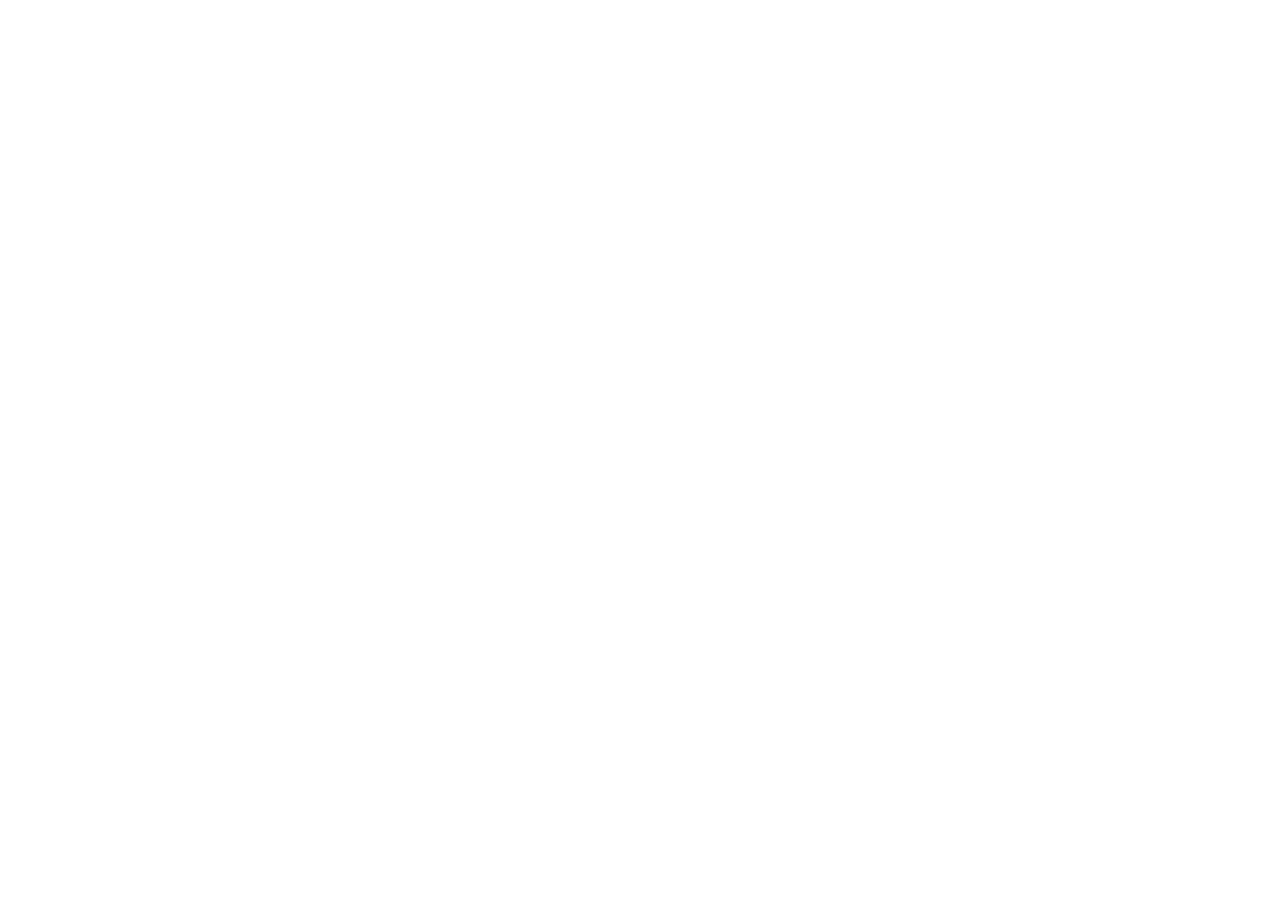
==== src/bankistWeb/index.html @ bfa65f86 "initial commit" ====
<!DOCTYPE html>
<html lang="en">
  <head>
    <meta charset="UTF-8" />
    <meta http-equiv="X-UA-Compatible" content="IE=edge" />
    <meta name="viewport" content="width=device-width, initial-scale=1.0" />

    <link rel="icon" type="image/png" href="./public/img/icon.png" />

    <link
      href="https://fonts.googleapis.com/css?family=Poppins:300,400,500,600&display=swap"
      rel="stylesheet"
    />
    <link rel="stylesheet" href="./public/css/style.css" />
    <title>Bankist | When Banking meets Minimalist</title>
    <script defer src="./script.js"></script>
  </head>
  <body></body>
</html>
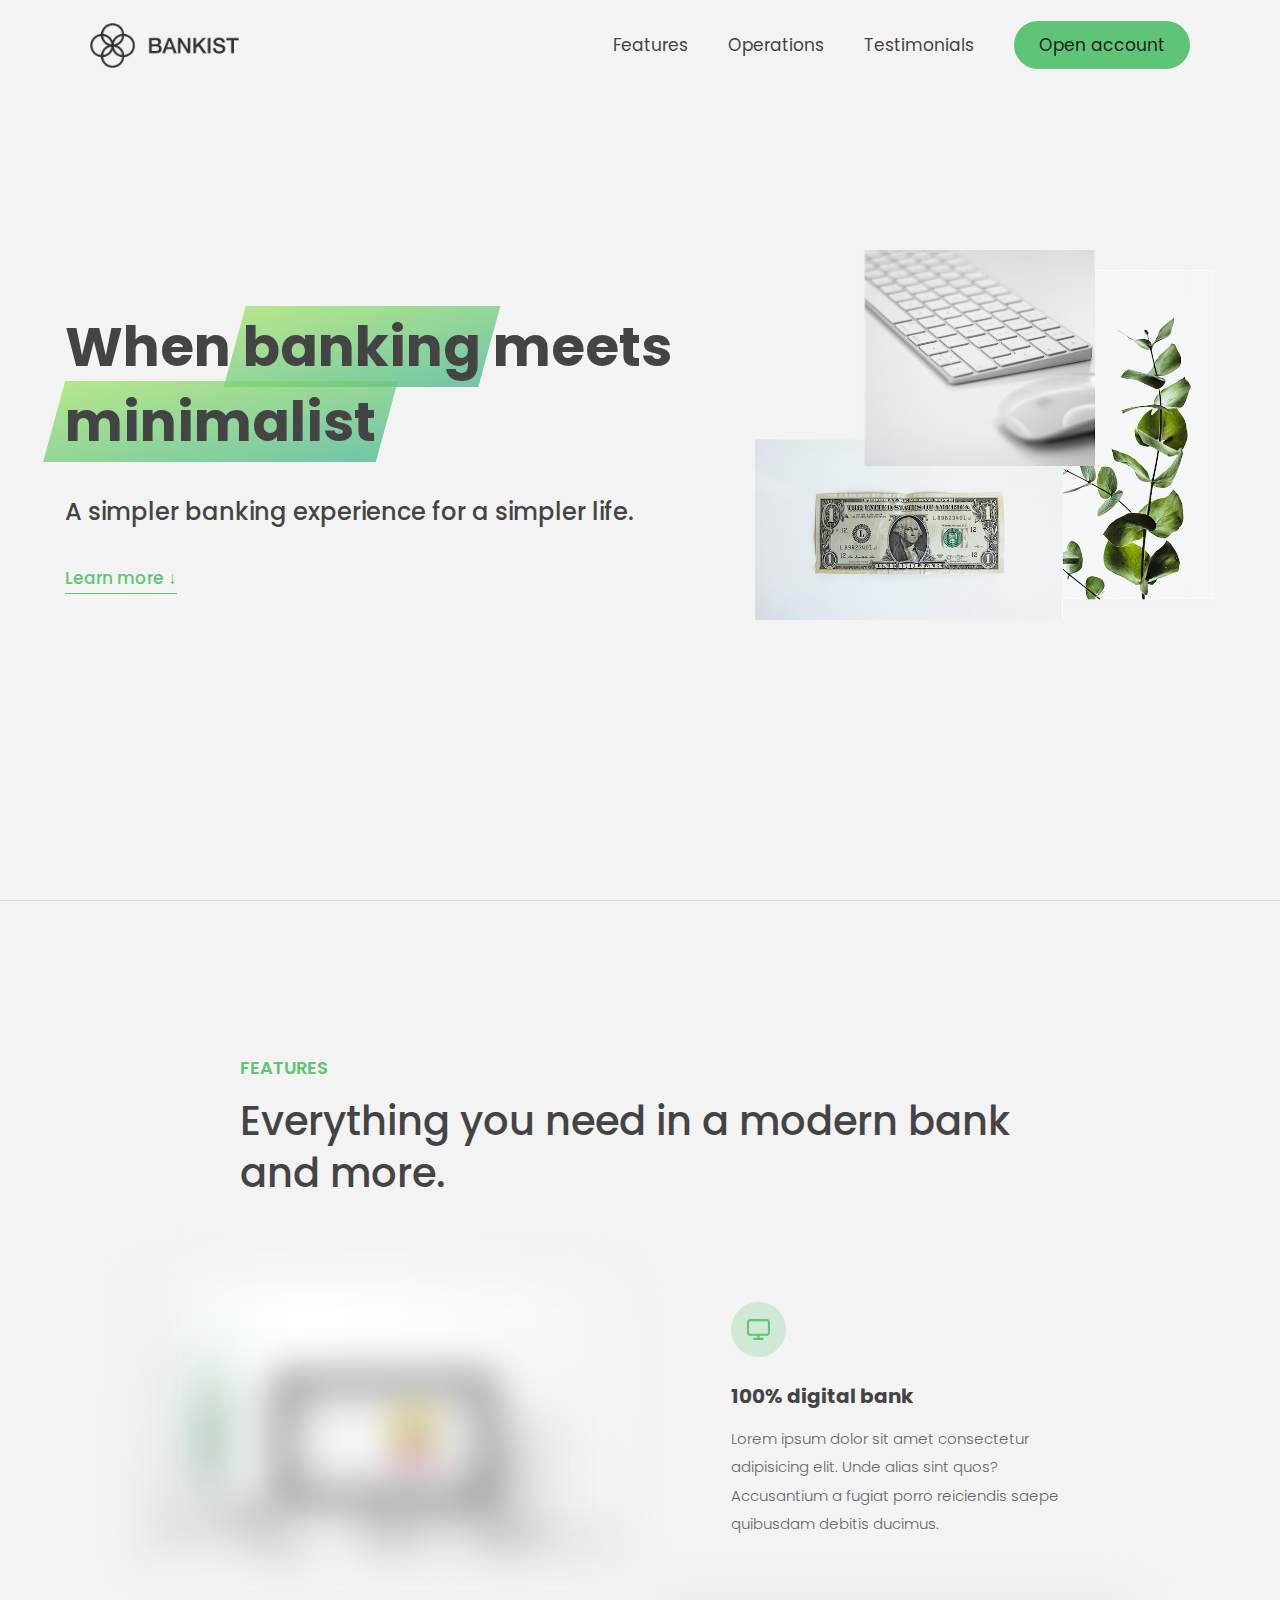
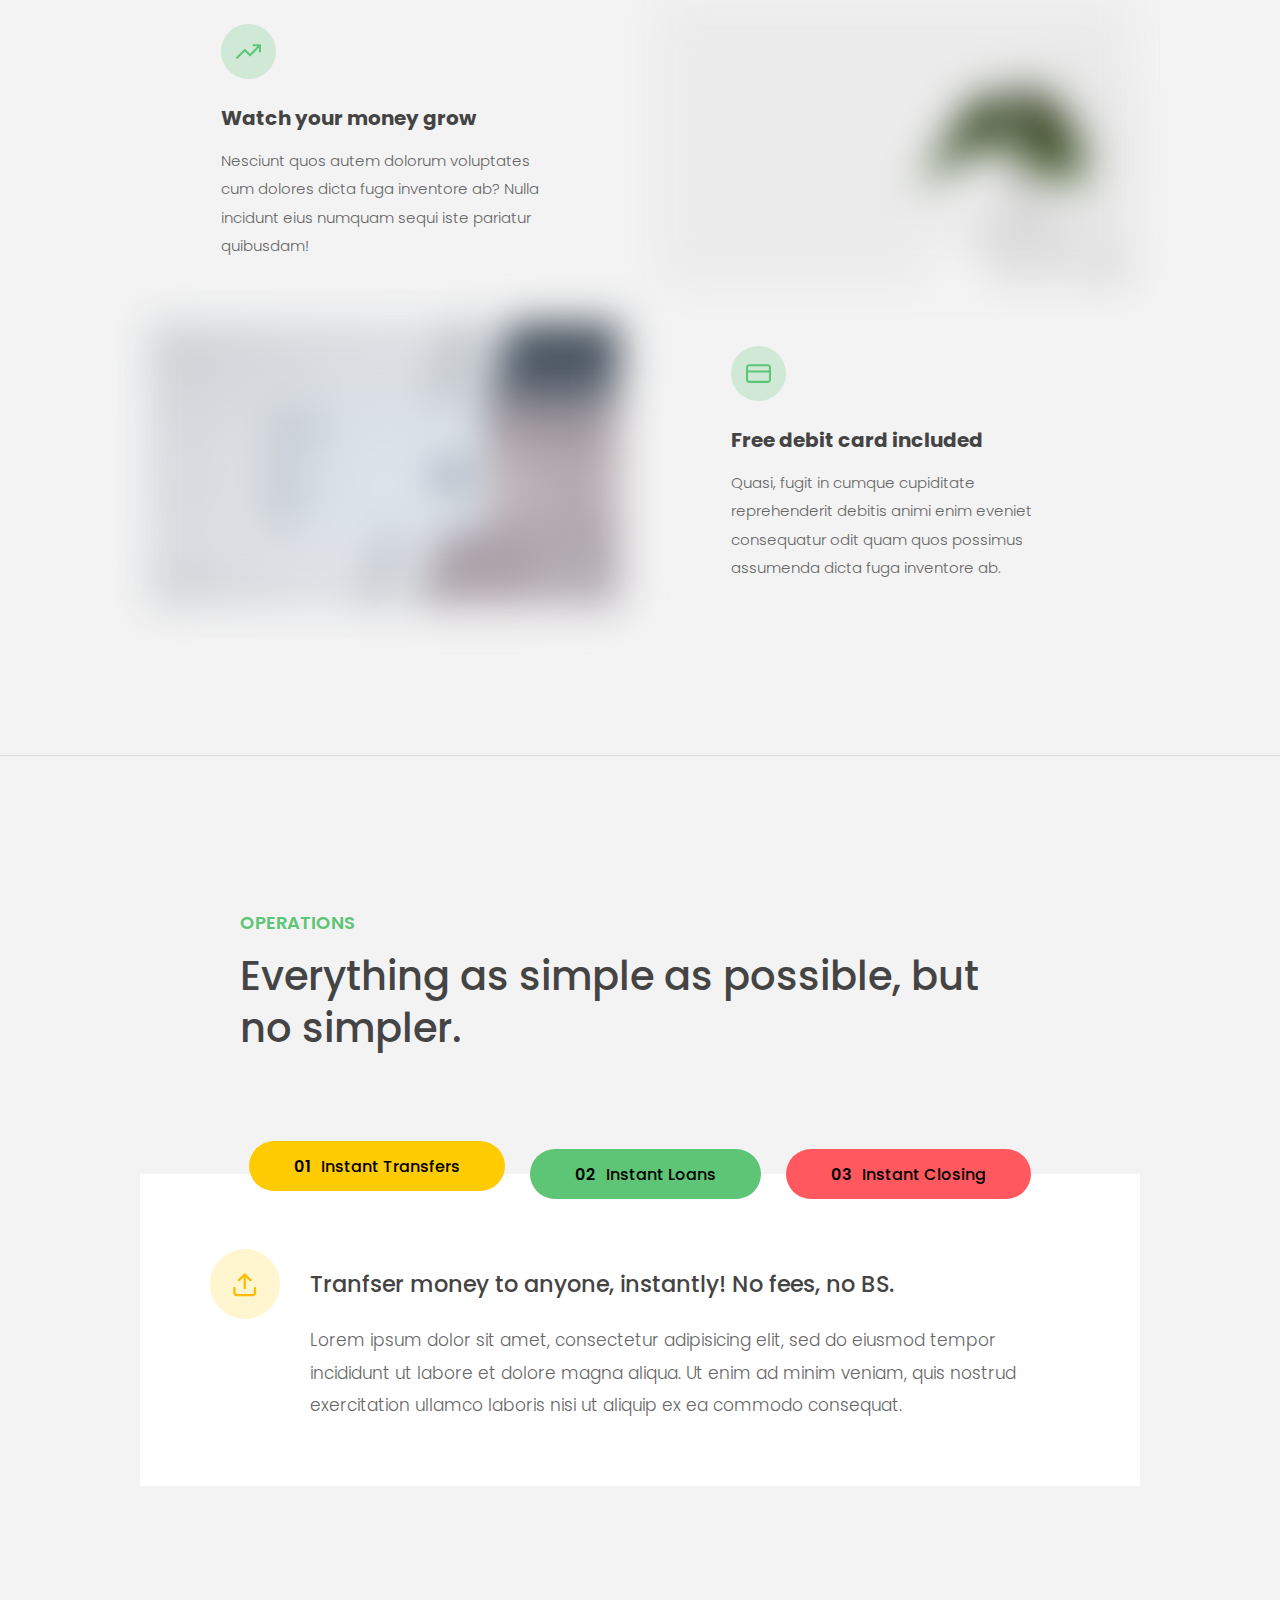
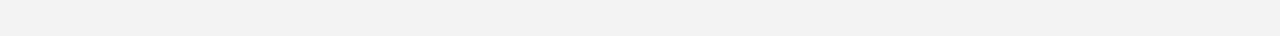
==== commit 95249b1f: "bankist content + style added part 1" ====
--- a/src/bankistWeb/index.html
+++ b/src/bankistWeb/index.html
@@ -15,5 +15,199 @@
     <title>Bankist | When Banking meets Minimalist</title>
     <script defer src="./script.js"></script>
   </head>
-  <body></body>
+  <body>
+    <!--    HEADER SECTION - NAV AND HERO   -->
+    <header class="header">
+      <nav class="nav">
+        <img
+          src="./public/img/logo.png"
+          alt="Bankist logo"
+          class="nav__logo"
+          id="logo"
+        />
+        <ul class="nav__links">
+          <li class="nav__item">
+            <a class="nav__link" href="#section--1">Features</a>
+          </li>
+          <li class="nav__item">
+            <a class="nav__link" href="#section--2">Operations</a>
+          </li>
+          <li class="nav__item">
+            <a class="nav__link" href="#section--3">Testimonials</a>
+          </li>
+          <li class="nav__item">
+            <a class="nav__link nav__link--btn btn--show-modal" href="#"
+              >Open account</a
+            >
+          </li>
+        </ul>
+      </nav>
+
+      <div class="header__title">
+        <h1>
+          When
+          <!-- Green highlight effect -->
+          <span class="highlight">banking</span>
+          meets<br />
+          <span class="highlight">minimalist</span>
+        </h1>
+        <h4>A simpler banking experience for a simpler life.</h4>
+        <button class="btn--text btn--scroll-to">Learn more &DownArrow;</button>
+        <img
+          src="./public/img/hero.png"
+          class="header__img"
+          alt="Minimalist bank items"
+        />
+      </div>
+    </header>
+
+    <!--    FEATURES SECTION   -->
+    <section class="section" id="section--1">
+      <div class="section__title">
+        <h2 class="section__description">Features</h2>
+        <h3 class="section__header">
+          Everything you need in a modern bank and more.
+        </h3>
+      </div>
+
+      <div class="features">
+        <img
+          src="./public/img/digital-lazy.jpg"
+          data-src="./public/img/digital-lazy.jpg"
+          alt="Computer"
+          class="features__img lazy-img"
+        />
+        <div class="features__feature">
+          <div class="features__icon">
+            <svg>
+              <use xlink:href="./public/img/icons.svg#icon-monitor"></use>
+            </svg>
+          </div>
+          <h5 class="features__header">100% digital bank</h5>
+          <p>
+            Lorem ipsum dolor sit amet consectetur adipisicing elit. Unde alias
+            sint quos? Accusantium a fugiat porro reiciendis saepe quibusdam
+            debitis ducimus.
+          </p>
+        </div>
+
+        <div class="features__feature">
+          <div class="features__icon">
+            <svg>
+              <use xlink:href="./public/img/icons.svg#icon-trending-up"></use>
+            </svg>
+          </div>
+          <h5 class="features__header">Watch your money grow</h5>
+          <p>
+            Nesciunt quos autem dolorum voluptates cum dolores dicta fuga
+            inventore ab? Nulla incidunt eius numquam sequi iste pariatur
+            quibusdam!
+          </p>
+        </div>
+        <img
+          src="./public/img/grow-lazy.jpg"
+          data-src="./public/img/grow-lazy.jpg"
+          alt="Plant"
+          class="features__img lazy-img"
+        />
+
+        <img
+          src="./public/img/card-lazy.jpg"
+          data-src="./public/img/card-lazy.jpg"
+          alt="Credit card"
+          class="features__img lazy-img"
+        />
+        <div class="features__feature">
+          <div class="features__icon">
+            <svg>
+              <use xlink:href="./public/img/icons.svg#icon-credit-card"></use>
+            </svg>
+          </div>
+          <h5 class="features__header">Free debit card included</h5>
+          <p>
+            Quasi, fugit in cumque cupiditate reprehenderit debitis animi enim
+            eveniet consequatur odit quam quos possimus assumenda dicta fuga
+            inventore ab.
+          </p>
+        </div>
+      </div>
+    </section>
+
+    <section class="section" id="section--2">
+      <div class="section__title">
+        <h2 class="section__description">Operations</h2>
+        <h3 class="section__header">
+          Everything as simple as possible, but no simpler.
+        </h3>
+      </div>
+
+      <div class="operations">
+        <div class="operations__tab-container">
+          <button
+            class="btn operations__tab operations__tab--1 operations__tab--active"
+            data-tab="1"
+          >
+            <span>01</span>Instant Transfers
+          </button>
+          <button class="btn operations__tab operations__tab--2" data-tab="2">
+            <span>02</span>Instant Loans
+          </button>
+          <button class="btn operations__tab operations__tab--3" data-tab="3">
+            <span>03</span>Instant Closing
+          </button>
+        </div>
+        <div
+          class="operations__content operations__content--1 operations__content--active"
+        >
+          <div class="operations__icon operations__icon--1">
+            <svg>
+              <use xlink:href="./public/img/icons.svg#icon-upload"></use>
+            </svg>
+          </div>
+          <h5 class="operations__header">
+            Tranfser money to anyone, instantly! No fees, no BS.
+          </h5>
+          <p>
+            Lorem ipsum dolor sit amet, consectetur adipisicing elit, sed do
+            eiusmod tempor incididunt ut labore et dolore magna aliqua. Ut enim
+            ad minim veniam, quis nostrud exercitation ullamco laboris nisi ut
+            aliquip ex ea commodo consequat.
+          </p>
+        </div>
+
+        <div class="operations__content operations__content--2">
+          <div class="operations__icon operations__icon--2">
+            <svg>
+              <use xlink:href="./public/img/icons.svg#icon-home"></use>
+            </svg>
+          </div>
+          <h5 class="operations__header">
+            Buy a home or make your dreams come true, with instant loans.
+          </h5>
+          <p>
+            Duis aute irure dolor in reprehenderit in voluptate velit esse
+            cillum dolore eu fugiat nulla pariatur. Excepteur sint occaecat
+            cupidatat non proident, sunt in culpa qui officia deserunt mollit
+            anim id est laborum.
+          </p>
+        </div>
+        <div class="operations__content operations__content--3">
+          <div class="operations__icon operations__icon--3">
+            <svg>
+              <use xlink:href="./public/img/icons.svg#icon-user-x"></use>
+            </svg>
+          </div>
+          <h5 class="operations__header">
+            No longer need your account? No problem! Close it instantly.
+          </h5>
+          <p>
+            Excepteur sint occaecat cupidatat non proident, sunt in culpa qui
+            officia deserunt mollit anim id est laborum. Ut enim ad minim
+            veniam, quis nostrud exercitation ullamco laboris nisi ut aliquip ex
+            ea commodo consequat.
+          </p>
+        </div>
+      </div>
+    </section>
+  </body>
 </html>
--- a/src/bankistWeb/public/css/style.css
+++ b/src/bankistWeb/public/css/style.css
@@ -0,0 +1,371 @@
+:root {
+  --color-primary: #5ec576;
+  --color-secondary: #ffcb03;
+  --color-tertiary: #ff585f;
+  --color-primary-darker: #4bbb7d;
+  --color-secondary-darker: #ffbb00;
+  --color-tertiary-darker: #fd424b;
+  --color-primary-opacity: #5ec5763a;
+  --color-secondary-opacity: #ffcd0331;
+  --color-tertiary-opacity: #ff58602d;
+  --gradient-primary: linear-gradient(to top left, #39b385, #9be15d);
+  --gradient-secondary: linear-gradient(to top left, #ffb003, #ffcb03);
+}
+
+* {
+  margin: 0;
+  padding: 0;
+  box-sizing: inherit;
+}
+
+html {
+  font-size: 62.5%;
+  box-sizing: border-box;
+}
+
+body {
+  font-family: "Poppins", sans-serif;
+  font-weight: 300;
+  color: #444;
+  line-height: 1.9;
+  background-color: #f3f3f3;
+}
+
+/* GENERAL ELEMENTS */
+.section {
+  padding: 15rem 3rem;
+  border-top: 1px solid #ddd;
+
+  transition: transform 1s, opacity 1s;
+}
+
+.section--hidden {
+  opacity: 0;
+  transform: translateY(8rem);
+}
+
+.section__title {
+  max-width: 80rem;
+  margin: 0 auto 8rem auto;
+}
+
+.section__description {
+  font-size: 1.8rem;
+  font-weight: 600;
+  text-transform: uppercase;
+  color: var(--color-primary);
+  margin-bottom: 1rem;
+}
+
+.section__header {
+  font-size: 4rem;
+  line-height: 1.3;
+  font-weight: 500;
+}
+
+.btn {
+  display: inline-block;
+  background-color: var(--color-primary);
+  font-size: 1.6rem;
+  font-family: inherit;
+  font-weight: 500;
+  border: none;
+  padding: 1.25rem 4.5rem;
+  border-radius: 10rem;
+  cursor: pointer;
+  transition: all 0.3s;
+}
+
+.btn:hover {
+  background-color: var(--color-primary-darker);
+}
+
+.btn--text {
+  display: inline-block;
+  background: none;
+  font-size: 1.7rem;
+  font-family: inherit;
+  font-weight: 500;
+  color: var(--color-primary);
+  border: none;
+  border-bottom: 1px solid currentColor;
+  padding-bottom: 2px;
+  cursor: pointer;
+  transition: all 0.3s;
+}
+
+p {
+  color: #666;
+}
+
+/* This is BAD for accessibility! Don't do in the real world! */
+button:focus {
+  outline: none;
+}
+
+img {
+  transition: filter 0.5s;
+}
+
+.lazy-img {
+  filter: blur(20px);
+}
+
+/* NAVIGATION */
+.nav {
+  display: flex;
+  justify-content: space-between;
+  align-items: center;
+  height: 9rem;
+  width: 100%;
+  padding: 0 6rem;
+  z-index: 100;
+}
+
+/* nav and stickly class at the same time */
+.nav.sticky {
+  position: fixed;
+  background-color: rgba(255, 255, 255, 0.95);
+}
+
+.nav__logo {
+  height: 4.5rem;
+  transition: all 0.3s;
+}
+
+.nav__links {
+  display: flex;
+  align-items: center;
+  list-style: none;
+}
+
+.nav__item {
+  margin-left: 4rem;
+}
+
+.nav__link:link,
+.nav__link:visited {
+  font-size: 1.7rem;
+  font-weight: 400;
+  color: inherit;
+  text-decoration: none;
+  display: block;
+  transition: all 0.3s;
+}
+
+.nav__link--btn:link,
+.nav__link--btn:visited {
+  padding: 0.8rem 2.5rem;
+  border-radius: 3rem;
+  background-color: var(--color-primary);
+  color: #222;
+}
+
+.nav__link--btn:hover,
+.nav__link--btn:active {
+  color: inherit;
+  background-color: var(--color-primary-darker);
+  color: #333;
+}
+
+/* HEADER */
+.header {
+  padding: 0 3rem;
+  height: 100vh;
+  display: flex;
+  flex-direction: column;
+  align-items: center;
+}
+
+.header__title {
+  flex: 1;
+
+  max-width: 115rem;
+  display: grid;
+  grid-template-columns: 3fr 2fr;
+  row-gap: 3rem;
+  align-content: center;
+  justify-content: center;
+
+  align-items: start;
+  justify-items: start;
+}
+
+h1 {
+  font-size: 5.5rem;
+  line-height: 1.35;
+}
+
+h4 {
+  font-size: 2.4rem;
+  font-weight: 500;
+}
+
+.header__img {
+  width: 100%;
+  grid-column: 2 / 3;
+  grid-row: 1 / span 4;
+  transform: translateY(-6rem);
+}
+
+.highlight {
+  position: relative;
+}
+
+.highlight::after {
+  display: block;
+  content: "";
+  position: absolute;
+  bottom: 0;
+  left: 0;
+  height: 100%;
+  width: 100%;
+  z-index: -1;
+  opacity: 0.7;
+  transform: scale(1.07, 1.05) skewX(-15deg);
+  background-image: var(--gradient-primary);
+}
+
+/* FEATURES */
+.features {
+  display: grid;
+  grid-template-columns: 1fr 1fr;
+  gap: 4rem;
+  margin: 0 12rem;
+}
+
+.features__img {
+  width: 100%;
+}
+
+.features__feature {
+  align-self: center;
+  justify-self: center;
+  width: 70%;
+  font-size: 1.5rem;
+}
+
+.features__icon {
+  display: flex;
+  align-items: center;
+  justify-content: center;
+  background-color: var(--color-primary-opacity);
+  height: 5.5rem;
+  width: 5.5rem;
+  border-radius: 50%;
+  margin-bottom: 2rem;
+}
+
+.features__icon svg {
+  height: 2.5rem;
+  width: 2.5rem;
+  fill: var(--color-primary);
+}
+
+.features__header {
+  font-size: 2rem;
+  margin-bottom: 1rem;
+}
+
+/* OPERATIONS */
+.operations {
+  max-width: 100rem;
+  margin: 12rem auto 0 auto;
+
+  background-color: #fff;
+}
+
+.operations__tab-container {
+  display: flex;
+  justify-content: center;
+}
+
+.operations__tab {
+  margin-right: 2.5rem;
+  transform: translateY(-50%);
+}
+
+.operations__tab span {
+  margin-right: 1rem;
+  font-weight: 600;
+  display: inline-block;
+}
+
+.operations__tab--1 {
+  background-color: var(--color-secondary);
+}
+
+.operations__tab--1:hover {
+  background-color: var(--color-secondary-darker);
+}
+
+.operations__tab--3 {
+  background-color: var(--color-tertiary);
+  margin: 0;
+}
+
+.operations__tab--3:hover {
+  background-color: var(--color-tertiary-darker);
+}
+
+.operations__tab--active {
+  transform: translateY(-66%);
+}
+
+.operations__content {
+  display: none;
+
+  /* JUST PRESENTATIONAL */
+  font-size: 1.7rem;
+  padding: 2.5rem 7rem 6.5rem 7rem;
+}
+
+.operations__content--active {
+  display: grid;
+  grid-template-columns: 7rem 1fr;
+  column-gap: 3rem;
+  row-gap: 0.5rem;
+}
+
+.operations__header {
+  font-size: 2.25rem;
+  font-weight: 500;
+  align-self: center;
+}
+
+.operations__icon {
+  display: flex;
+  align-items: center;
+  justify-content: center;
+  height: 7rem;
+  width: 7rem;
+  border-radius: 50%;
+}
+
+.operations__icon svg {
+  height: 2.75rem;
+  width: 2.75rem;
+}
+
+.operations__content p {
+  grid-column: 2;
+}
+
+.operations__icon--1 {
+  background-color: var(--color-secondary-opacity);
+}
+.operations__icon--2 {
+  background-color: var(--color-primary-opacity);
+}
+.operations__icon--3 {
+  background-color: var(--color-tertiary-opacity);
+}
+.operations__icon--1 svg {
+  fill: var(--color-secondary-darker);
+}
+.operations__icon--2 svg {
+  fill: var(--color-primary);
+}
+.operations__icon--3 svg {
+  fill: var(--color-tertiary);
+}
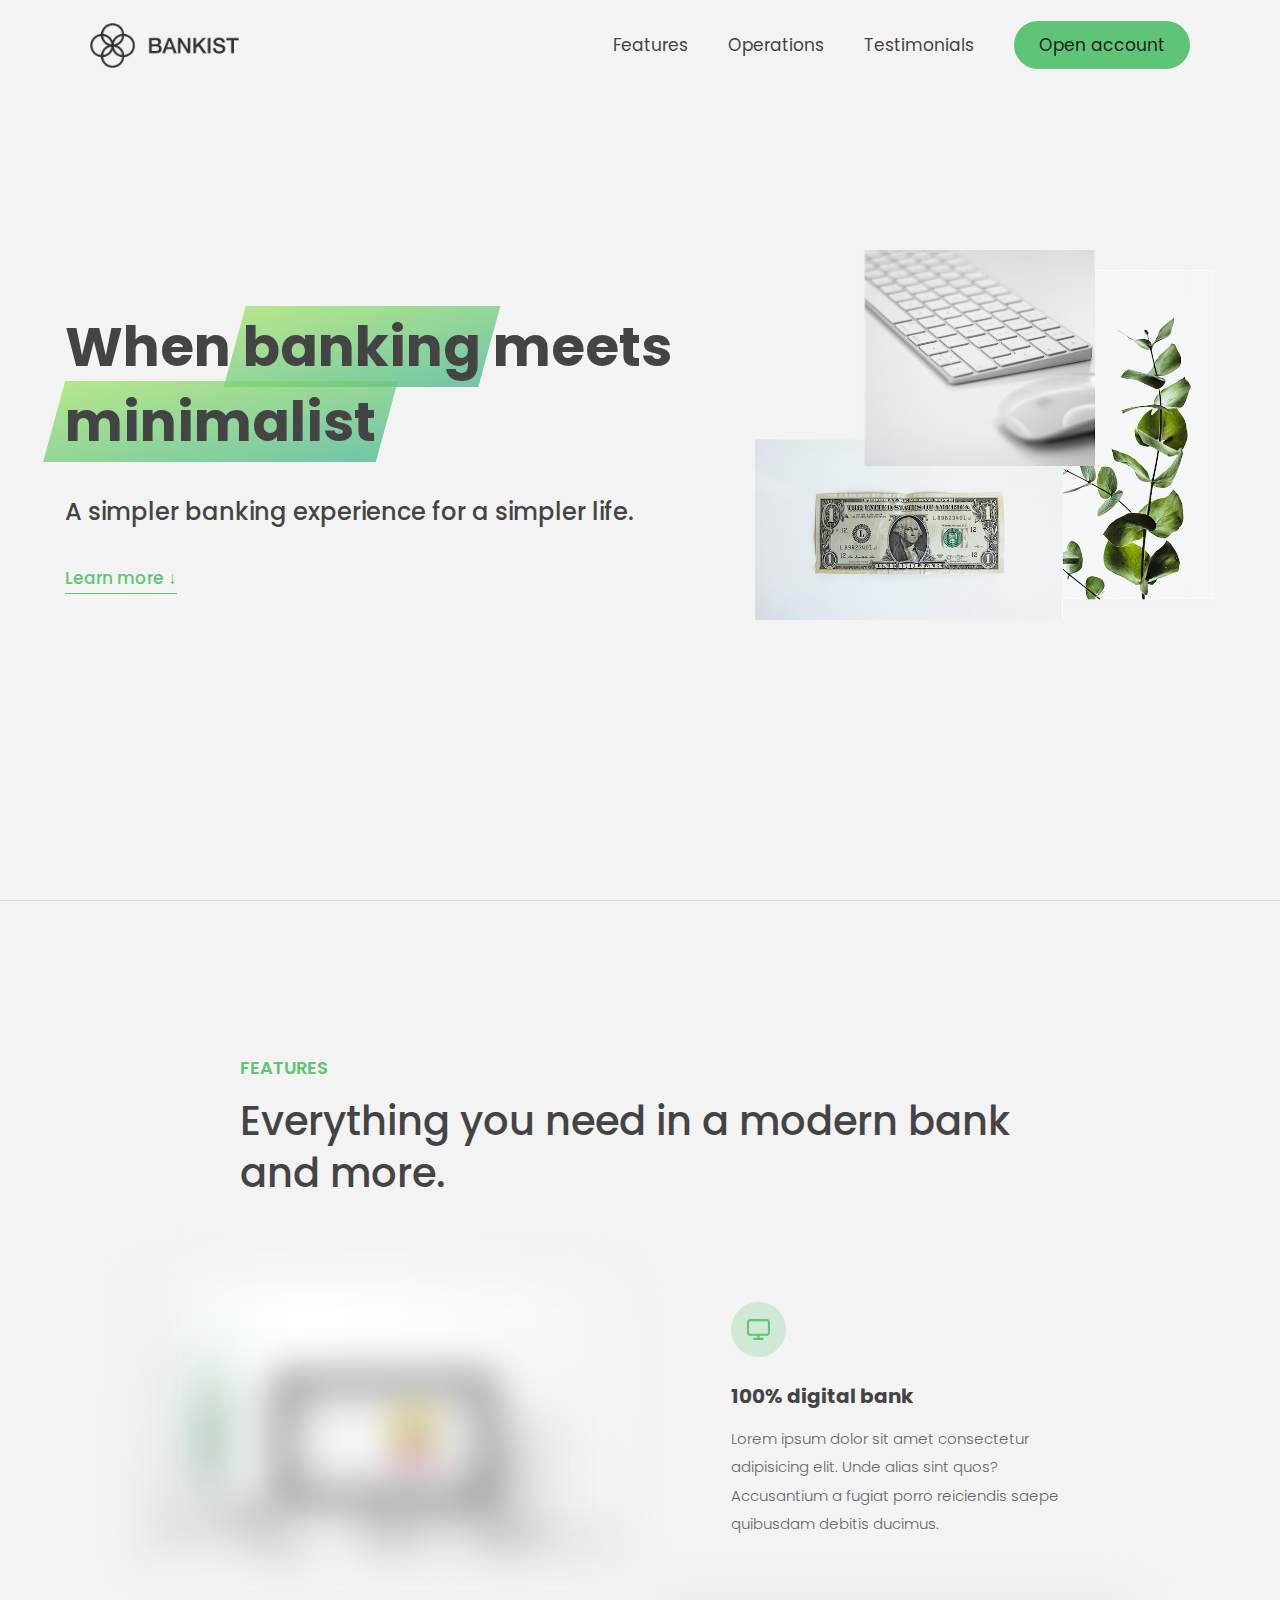
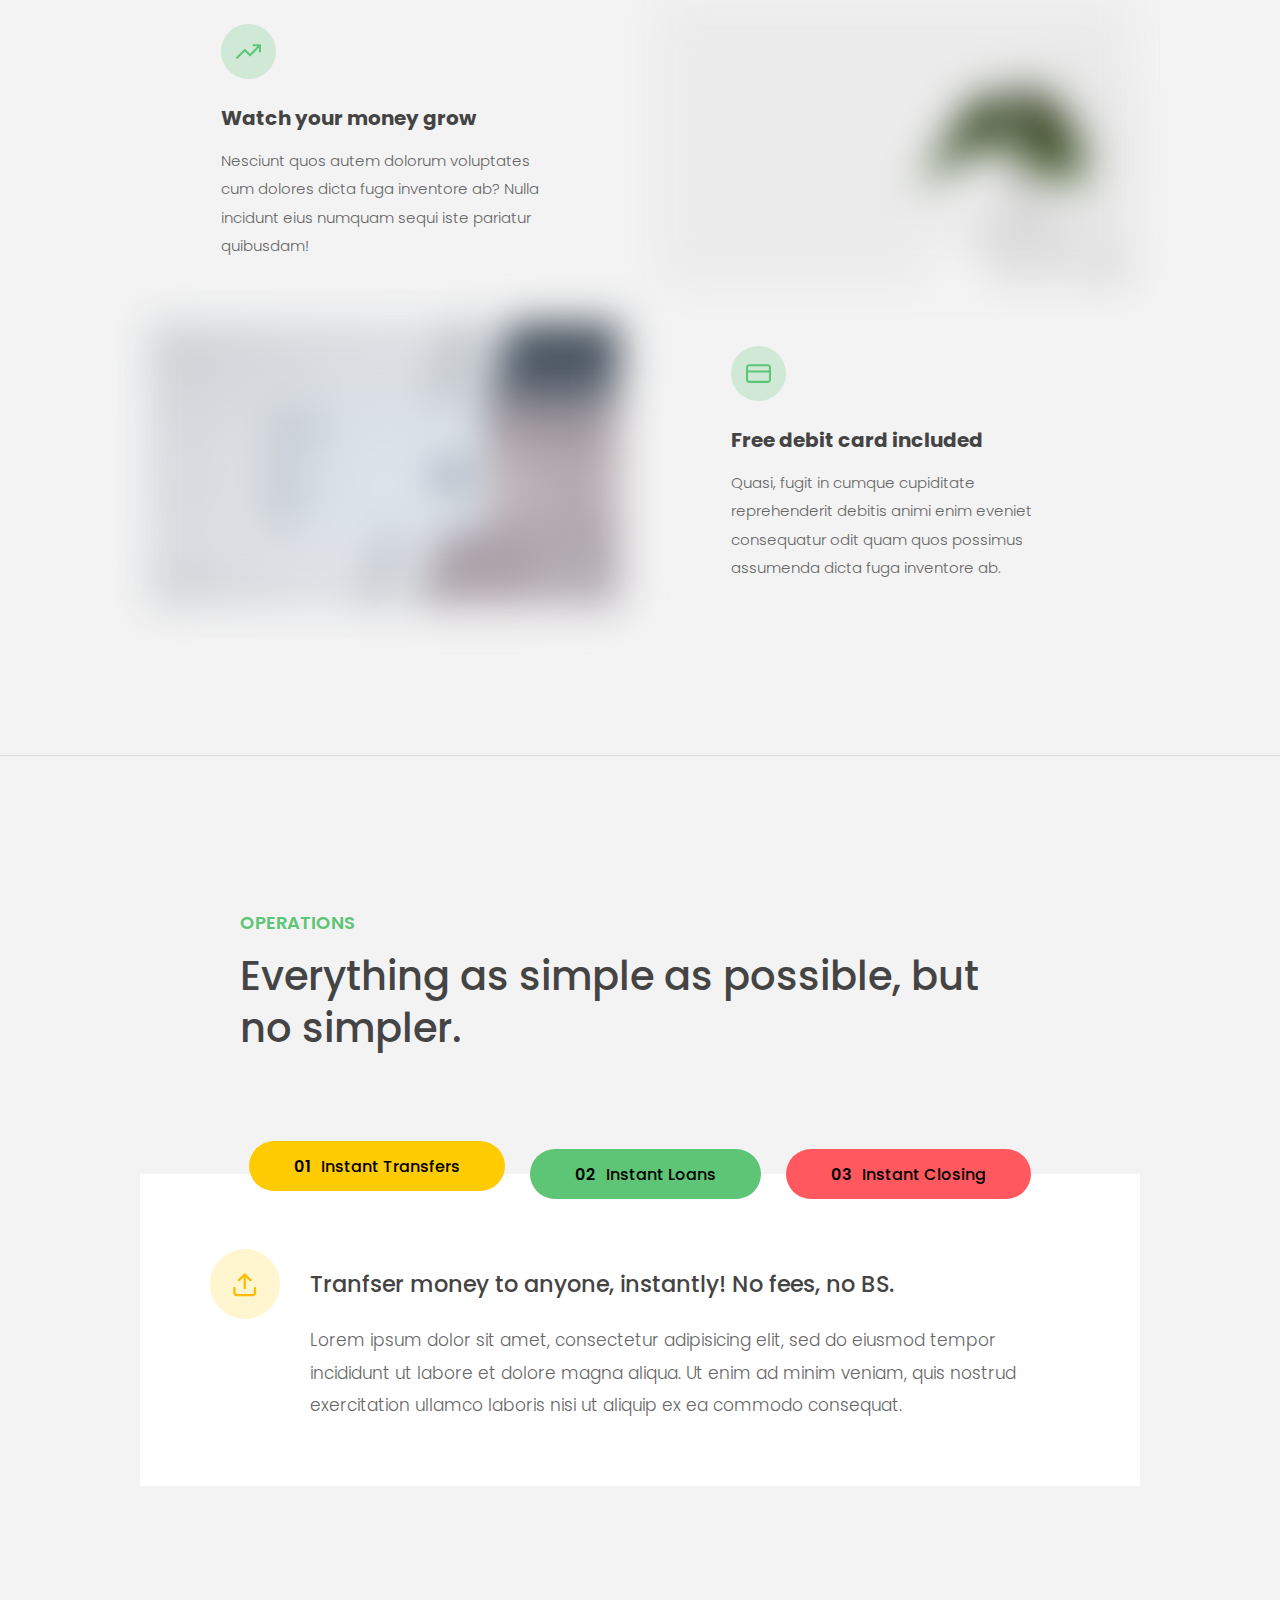
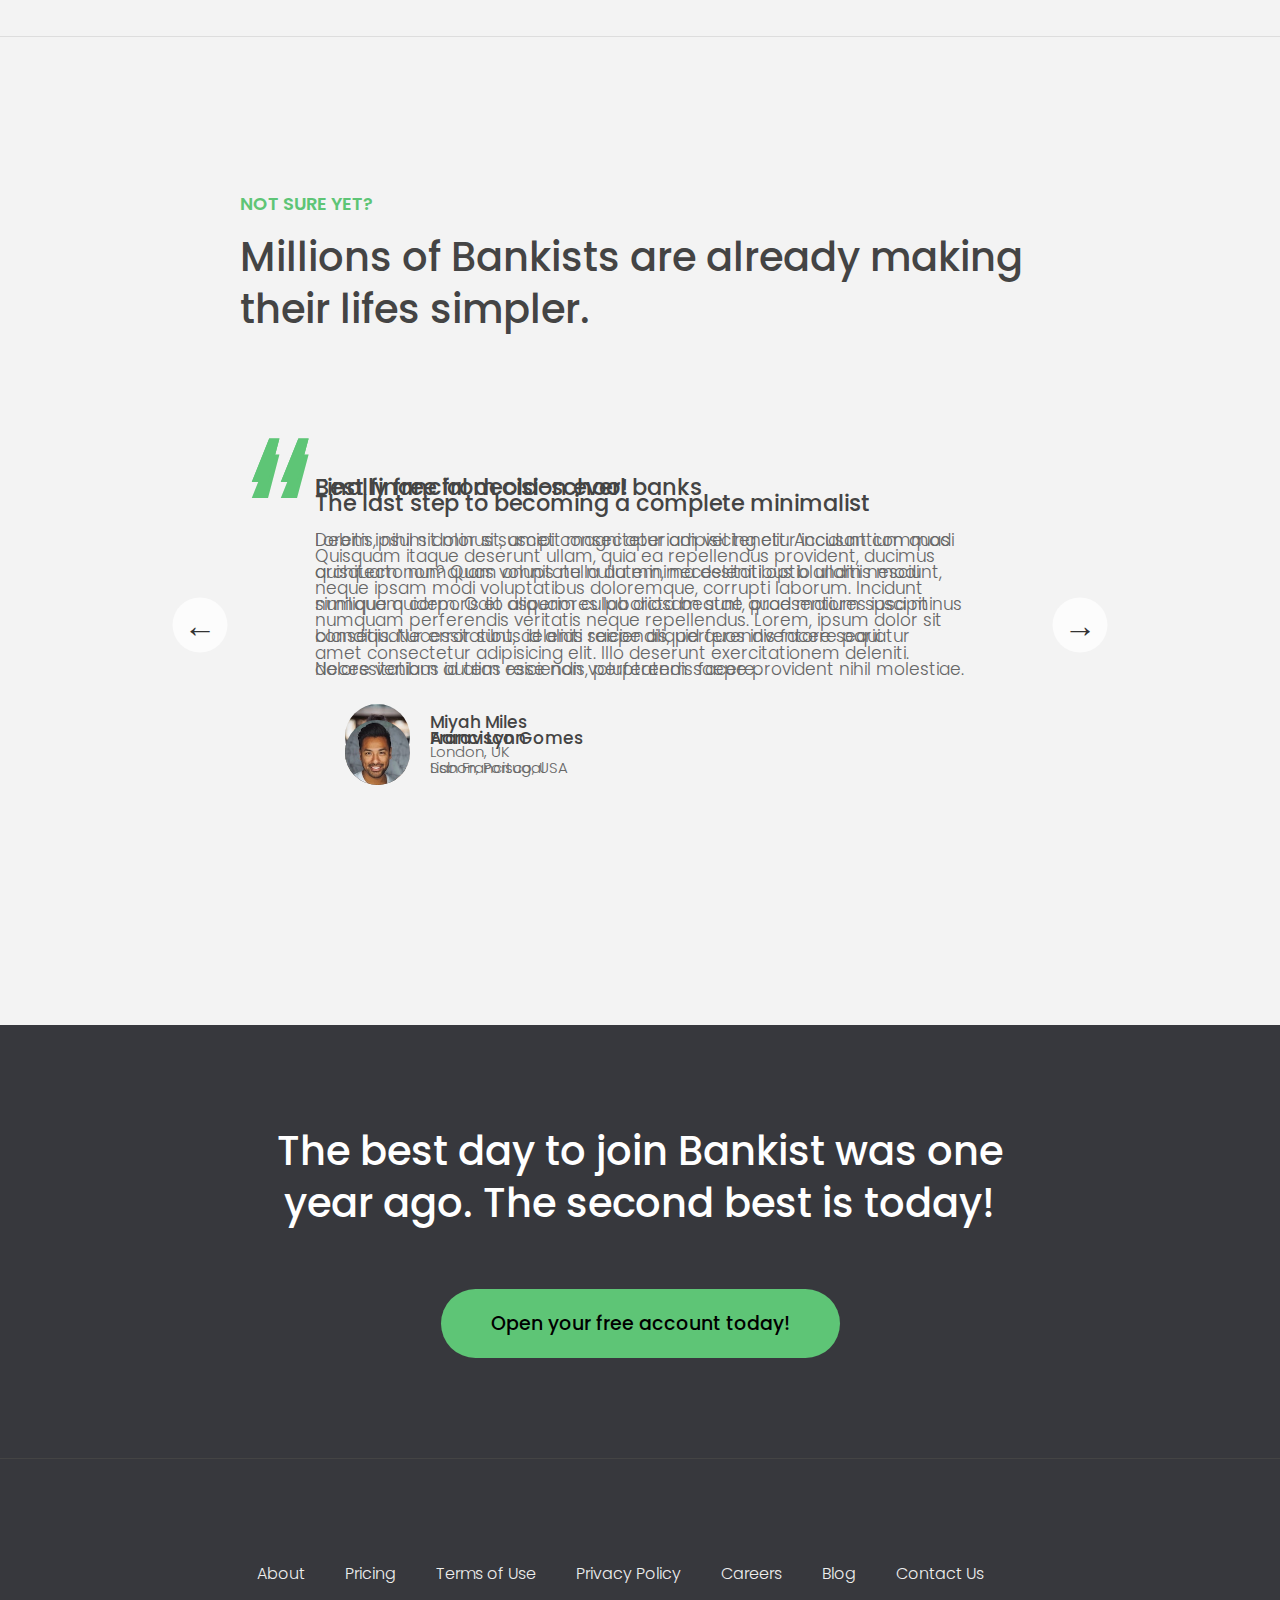
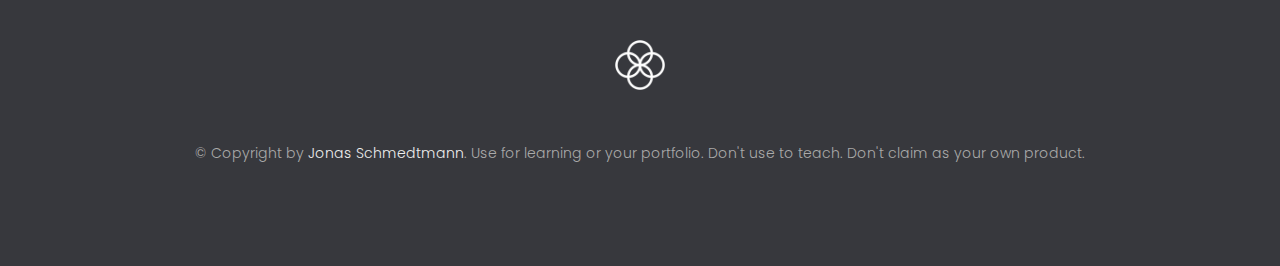
==== commit 26cbad3e: "bankist content + style added part 2" ====
--- a/src/bankistWeb/index.html
+++ b/src/bankistWeb/index.html
@@ -133,6 +133,7 @@
       </div>
     </section>
 
+    <!--    OPERATIONS SECTION   -->
     <section class="section" id="section--2">
       <div class="section__title">
         <h2 class="section__description">Operations</h2>
@@ -209,5 +210,165 @@
         </div>
       </div>
     </section>
+
+    <!--    TESTIMONIAL SECTION   -->
+    <section class="section" id="section--3">
+      <div class="section__title section__title--testimonials">
+        <h2 class="section__description">Not sure yet?</h2>
+        <h3 class="section__header">
+          Millions of Bankists are already making their lifes simpler.
+        </h3>
+      </div>
+
+      <div class="slider">
+        <div class="slide slide--1">
+          <div class="testimonial">
+            <h5 class="testimonial__header">Best financial decision ever!</h5>
+            <blockquote class="testimonial__text">
+              Lorem ipsum dolor sit, amet consectetur adipisicing elit.
+              Accusantium quas quisquam non? Quas voluptate nulla minima
+              deleniti optio ullam nesciunt, numquam corporis et asperiores
+              laboriosam sunt, praesentium suscipit blanditiis. Necessitatibus
+              id alias reiciendis, perferendis facere pariatur dolore veniam
+              autem esse non voluptatem saepe provident nihil molestiae.
+            </blockquote>
+            <address class="testimonial__author">
+              <img
+                src="./public/img/user-1.jpg"
+                alt=""
+                class="testimonial__photo"
+              />
+              <h6 class="testimonial__name">Aarav Lynn</h6>
+              <p class="testimonial__location">San Francisco, USA</p>
+            </address>
+          </div>
+        </div>
+
+        <div class="slide slide--2">
+          <div class="testimonial">
+            <h5 class="testimonial__header">
+              The last step to becoming a complete minimalist
+            </h5>
+            <blockquote class="testimonial__text">
+              Quisquam itaque deserunt ullam, quia ea repellendus provident,
+              ducimus neque ipsam modi voluptatibus doloremque, corrupti
+              laborum. Incidunt numquam perferendis veritatis neque repellendus.
+              Lorem, ipsum dolor sit amet consectetur adipisicing elit. Illo
+              deserunt exercitationem deleniti.
+            </blockquote>
+            <address class="testimonial__author">
+              <img
+                src="./public/img/user-2.jpg"
+                alt=""
+                class="testimonial__photo"
+              />
+              <h6 class="testimonial__name">Miyah Miles</h6>
+              <p class="testimonial__location">London, UK</p>
+            </address>
+          </div>
+        </div>
+
+        <div class="slide slide--3">
+          <div class="testimonial">
+            <h5 class="testimonial__header">
+              Finally free from old-school banks
+            </h5>
+            <blockquote class="testimonial__text">
+              Debitis, nihil sit minus suscipit magni aperiam vel tenetur
+              incidunt commodi architecto numquam omnis nulla autem,
+              necessitatibus blanditiis modi similique quidem. Odio aliquam
+              culpa dicta beatae quod maiores ipsa minus consequatur error sunt,
+              deleniti saepe aliquid quos inventore sequi. Necessitatibus id
+              alias reiciendis, perferendis facere.
+            </blockquote>
+            <address class="testimonial__author">
+              <img
+                src="./public/img/user-3.jpg"
+                alt=""
+                class="testimonial__photo"
+              />
+              <h6 class="testimonial__name">Francisco Gomes</h6>
+              <p class="testimonial__location">Lisbon, Portugal</p>
+            </address>
+          </div>
+        </div>
+
+        <!-- <div class="slide"><img src="img/img-1.jpg" alt="Photo 1" /></div>
+          <div class="slide"><img src="img/img-2.jpg" alt="Photo 2" /></div>
+          <div class="slide"><img src="img/img-3.jpg" alt="Photo 3" /></div>
+          <div class="slide"><img src="img/img-4.jpg" alt="Photo 4" /></div> -->
+        <button class="slider__btn slider__btn--left">&larr;</button>
+        <button class="slider__btn slider__btn--right">&rarr;</button>
+        <div class="dots"></div>
+      </div>
+    </section>
+
+    <!--    SIGN UP SECTION   -->
+    <section class="section section--sign-up">
+      <div class="section__title">
+        <h3 class="section__header">
+          The best day to join Bankist was one year ago. The second best is
+          today!
+        </h3>
+      </div>
+      <button class="btn btn--show-modal">Open your free account today!</button>
+    </section>
+
+    <!--    FOOTER SECTION   -->
+    <footer class="footer">
+      <ul class="footer__nav">
+        <li class="footer__item">
+          <a class="footer__link" href="#">About</a>
+        </li>
+        <li class="footer__item">
+          <a class="footer__link" href="#">Pricing</a>
+        </li>
+        <li class="footer__item">
+          <a class="footer__link" href="#">Terms of Use</a>
+        </li>
+        <li class="footer__item">
+          <a class="footer__link" href="#">Privacy Policy</a>
+        </li>
+        <li class="footer__item">
+          <a class="footer__link" href="#">Careers</a>
+        </li>
+        <li class="footer__item">
+          <a class="footer__link" href="#">Blog</a>
+        </li>
+        <li class="footer__item">
+          <a class="footer__link" href="#">Contact Us</a>
+        </li>
+      </ul>
+      <img src="./public/img/icon.png" alt="Logo" class="footer__logo" />
+      <p class="footer__copyright">
+        &copy; Copyright by
+        <a
+          class="footer__link twitter-link"
+          target="_blank"
+          href="https://twitter.com/jonasschmedtman"
+          >Jonas Schmedtmann</a
+        >. Use for learning or your portfolio. Don't use to teach. Don't claim
+        as your own product.
+      </p>
+    </footer>
+
+    <!--    MODAL FORM SECTION   -->
+    <div class="modal hidden">
+      <button class="btn--close-modal">&times;</button>
+      <h2 class="modal__header">
+        Open your bank account <br />
+        in just <span class="highlight">5 minutes</span>
+      </h2>
+      <form class="modal__form">
+        <label>First Name</label>
+        <input type="text" />
+        <label>Last Name</label>
+        <input type="text" />
+        <label>Email Address</label>
+        <input type="email" />
+        <button class="btn">Next step &rarr;</button>
+      </form>
+    </div>
+    <div class="overlay hidden"></div>
   </body>
 </html>
--- a/src/bankistWeb/public/css/style.css
+++ b/src/bankistWeb/public/css/style.css
@@ -369,3 +369,304 @@
 .operations__icon--3 svg {
   fill: var(--color-tertiary);
 }
+
+/* SLIDER */
+.slider {
+  max-width: 100rem;
+  height: 50rem;
+  margin: 0 auto;
+  position: relative;
+
+  /* IN THE END */
+  overflow: hidden;
+}
+
+.slide {
+  position: absolute;
+  top: 0;
+  width: 100%;
+  height: 50rem;
+
+  display: flex;
+  align-items: center;
+  justify-content: center;
+
+  /* THIS creates the animation! */
+  transition: transform 1s;
+}
+
+.slide > img {
+  /* Only for images that have different size than slide */
+  width: 100%;
+  height: 100%;
+  object-fit: cover;
+}
+
+.slider__btn {
+  position: absolute;
+  top: 50%;
+  z-index: 10;
+
+  border: none;
+  background: rgba(255, 255, 255, 0.7);
+  font-family: inherit;
+  color: #333;
+  border-radius: 50%;
+  height: 5.5rem;
+  width: 5.5rem;
+  font-size: 3.25rem;
+  cursor: pointer;
+}
+
+.slider__btn--left {
+  left: 6%;
+  transform: translate(-50%, -50%);
+}
+
+.slider__btn--right {
+  right: 6%;
+  transform: translate(50%, -50%);
+}
+
+.dots {
+  position: absolute;
+  bottom: 5%;
+  left: 50%;
+  transform: translateX(-50%);
+  display: flex;
+}
+
+.dots__dot {
+  border: none;
+  background-color: #b9b9b9;
+  opacity: 0.7;
+  height: 1rem;
+  width: 1rem;
+  border-radius: 50%;
+  margin-right: 1.75rem;
+  cursor: pointer;
+  transition: all 0.5s;
+
+  /* Only necessary when overlying images */
+  /* box-shadow: 0 0.6rem 1.5rem rgba(0, 0, 0, 0.7); */
+}
+
+.dots__dot:last-child {
+  margin: 0;
+}
+
+.dots__dot--active {
+  /* background-color: #fff; */
+  background-color: #888;
+  opacity: 1;
+}
+
+/* TESTIMONIALS */
+.testimonial {
+  width: 65%;
+  position: relative;
+}
+
+.testimonial::before {
+  content: "\201C";
+  position: absolute;
+  top: -5.7rem;
+  left: -6.8rem;
+  line-height: 1;
+  font-size: 20rem;
+  font-family: inherit;
+  color: var(--color-primary);
+  z-index: -1;
+}
+
+.testimonial__header {
+  font-size: 2.25rem;
+  font-weight: 500;
+  margin-bottom: 1.5rem;
+}
+
+.testimonial__text {
+  font-size: 1.7rem;
+  margin-bottom: 3.5rem;
+  color: #666;
+}
+
+.testimonial__author {
+  margin-left: 3rem;
+  font-style: normal;
+
+  display: grid;
+  grid-template-columns: 6.5rem 1fr;
+  column-gap: 2rem;
+}
+
+.testimonial__photo {
+  grid-row: 1 / span 2;
+  width: 6.5rem;
+  border-radius: 50%;
+}
+
+.testimonial__name {
+  font-size: 1.7rem;
+  font-weight: 500;
+  align-self: end;
+  margin: 0;
+}
+
+.testimonial__location {
+  font-size: 1.5rem;
+}
+
+.section__title--testimonials {
+  margin-bottom: 4rem;
+}
+
+/* SIGNUP */
+.section--sign-up {
+  background-color: #37383d;
+  border-top: none;
+  border-bottom: 1px solid #444;
+  text-align: center;
+  padding: 10rem 3rem;
+}
+
+.section--sign-up .section__header {
+  color: #fff;
+  text-align: center;
+}
+
+.section--sign-up .section__title {
+  margin-bottom: 6rem;
+}
+
+.section--sign-up .btn {
+  font-size: 1.9rem;
+  padding: 2rem 5rem;
+}
+
+/* FOOTER */
+.footer {
+  padding: 10rem 3rem;
+  background-color: #37383d;
+}
+
+.footer__nav {
+  list-style: none;
+  display: flex;
+  justify-content: center;
+  margin-bottom: 5rem;
+}
+
+.footer__item {
+  margin-right: 4rem;
+}
+
+.footer__link {
+  font-size: 1.6rem;
+  color: #eee;
+  text-decoration: none;
+}
+
+.footer__logo {
+  height: 5rem;
+  display: block;
+  margin: 0 auto;
+  margin-bottom: 5rem;
+}
+
+.footer__copyright {
+  font-size: 1.4rem;
+  color: #aaa;
+  text-align: center;
+}
+
+.footer__copyright .footer__link {
+  font-size: 1.4rem;
+}
+
+/* MODAL WINDOW */
+.modal {
+  position: fixed;
+  top: 50%;
+  left: 50%;
+  transform: translate(-50%, -50%);
+  max-width: 60rem;
+  background-color: #f3f3f3;
+  padding: 5rem 6rem;
+  box-shadow: 0 4rem 6rem rgba(0, 0, 0, 0.3);
+  z-index: 1000;
+  transition: all 0.5s;
+}
+
+.overlay {
+  position: fixed;
+  top: 0;
+  left: 0;
+  width: 100%;
+  height: 100%;
+  background-color: rgba(0, 0, 0, 0.5);
+  backdrop-filter: blur(4px);
+  z-index: 100;
+  transition: all 0.5s;
+}
+
+.modal__header {
+  font-size: 3.25rem;
+  margin-bottom: 4.5rem;
+  line-height: 1.5;
+}
+
+.modal__form {
+  margin: 0 3rem;
+  display: grid;
+  grid-template-columns: 1fr 2fr;
+  align-items: center;
+  gap: 2.5rem;
+}
+
+.modal__form label {
+  font-size: 1.7rem;
+  font-weight: 500;
+}
+
+.modal__form input {
+  font-size: 1.7rem;
+  padding: 1rem 1.5rem;
+  border: 1px solid #ddd;
+  border-radius: 0.5rem;
+}
+
+.modal__form button {
+  grid-column: 1 / span 2;
+  justify-self: center;
+  margin-top: 1rem;
+}
+
+.btn--close-modal {
+  font-family: inherit;
+  color: inherit;
+  position: absolute;
+  top: 0.5rem;
+  right: 2rem;
+  font-size: 4rem;
+  cursor: pointer;
+  border: none;
+  background: none;
+}
+
+.hidden {
+  visibility: hidden;
+  opacity: 0;
+}
+
+/* COOKIE MESSAGE */
+.cookie-message {
+  display: flex;
+  align-items: center;
+  justify-content: space-evenly;
+  width: 100%;
+  background-color: white;
+  color: #bbb;
+  font-size: 1.5rem;
+  font-weight: 400;
+}
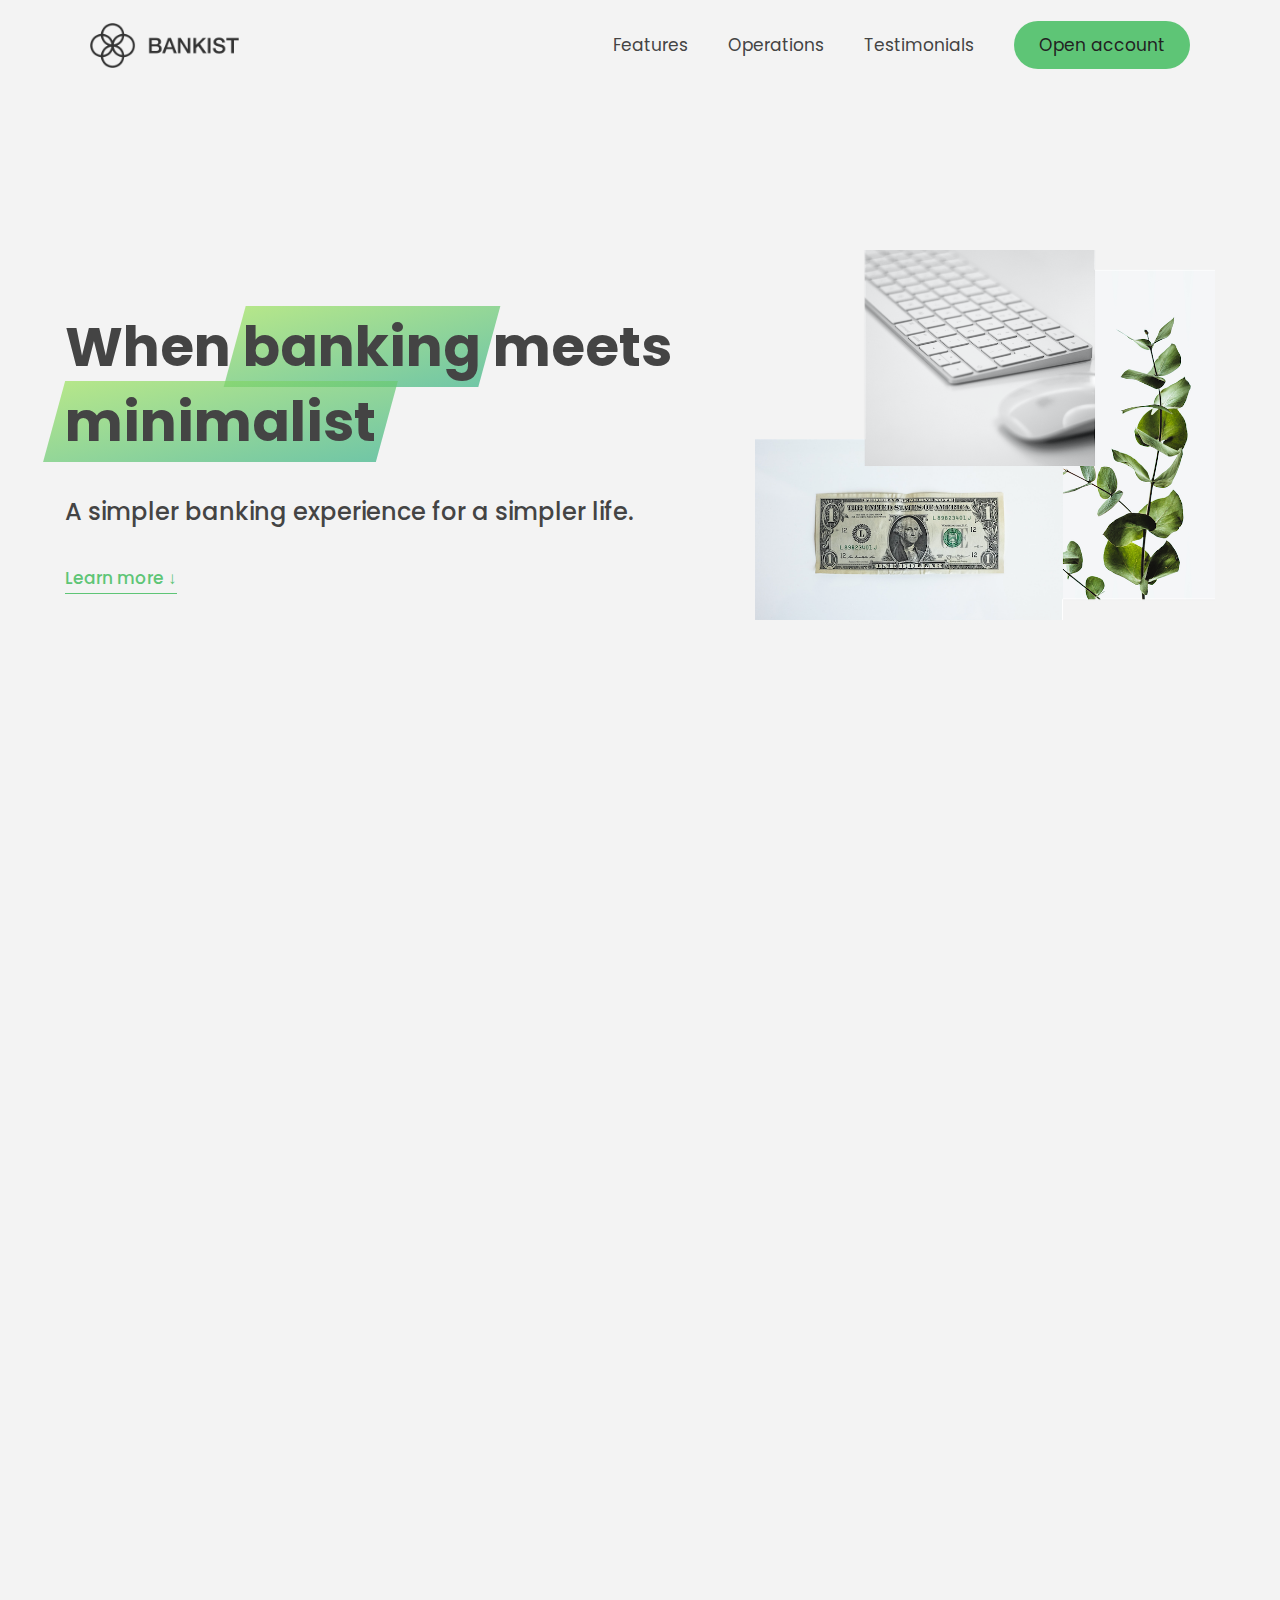
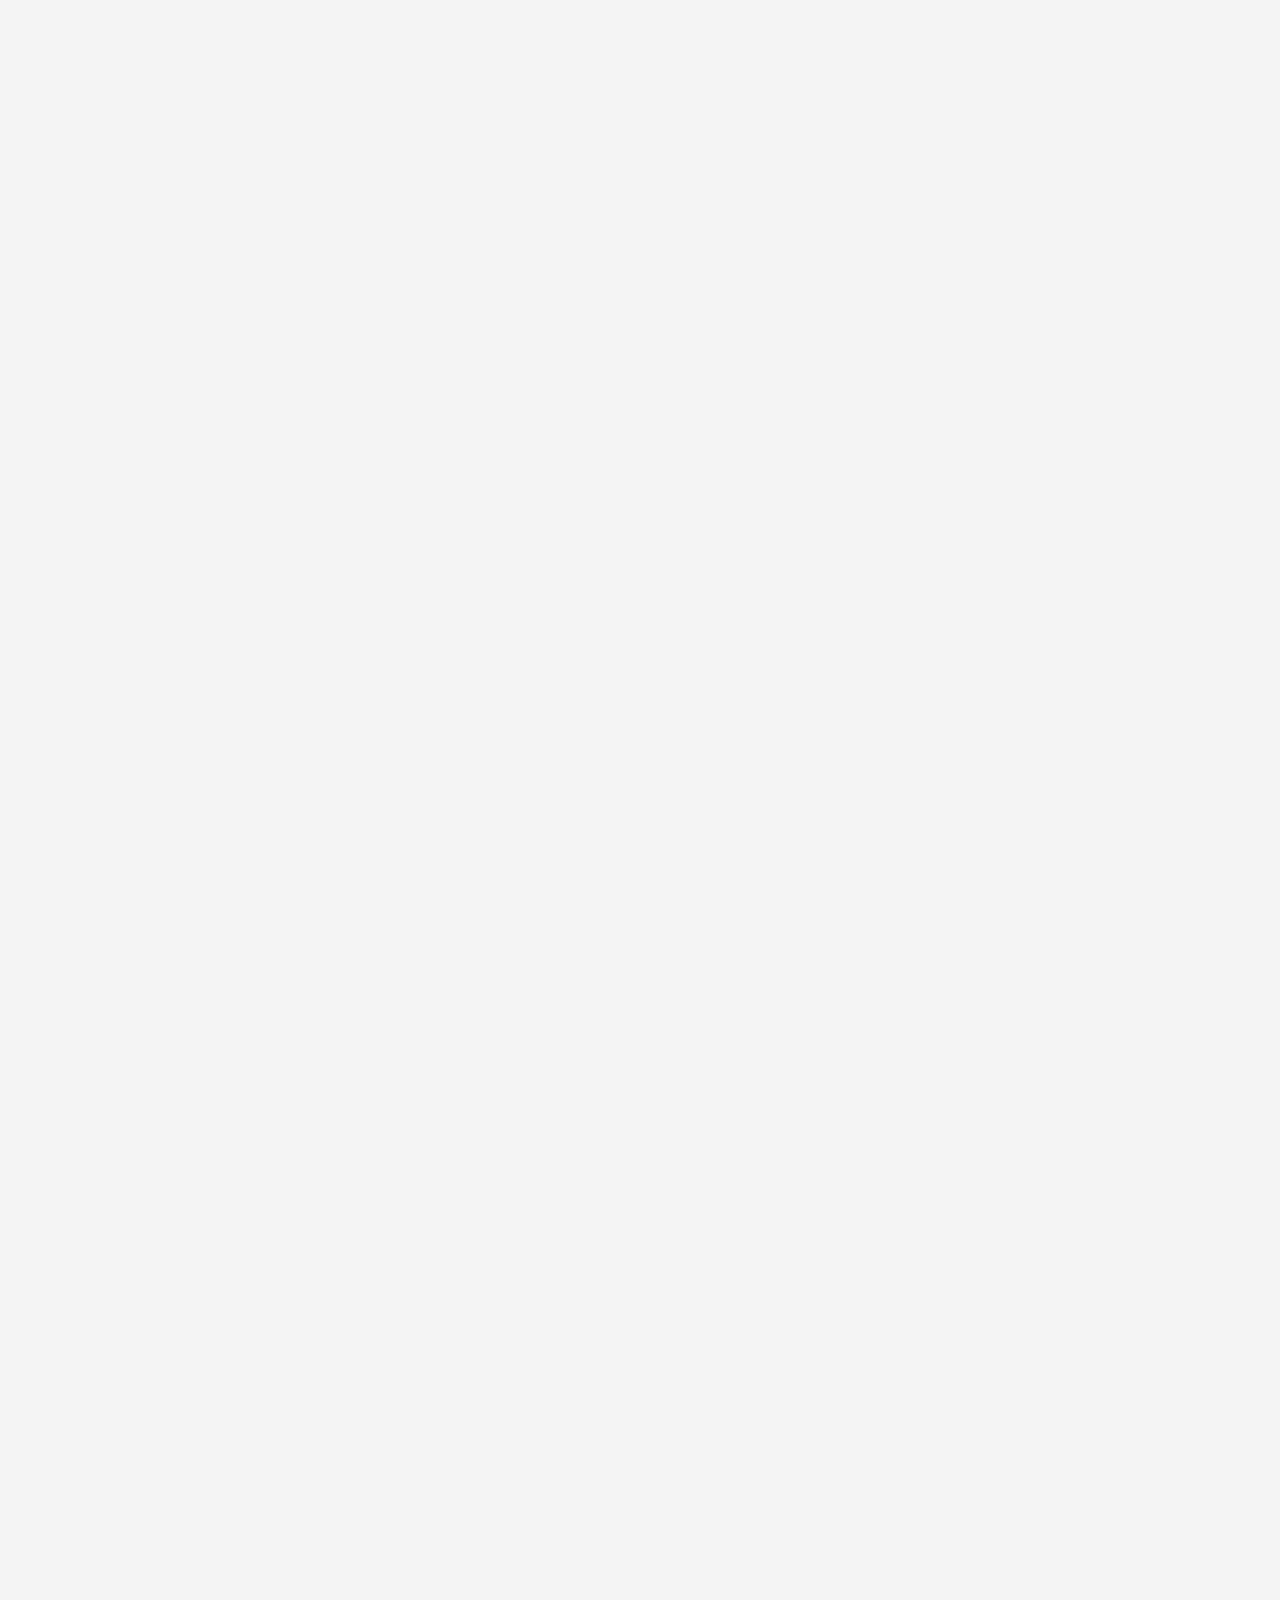
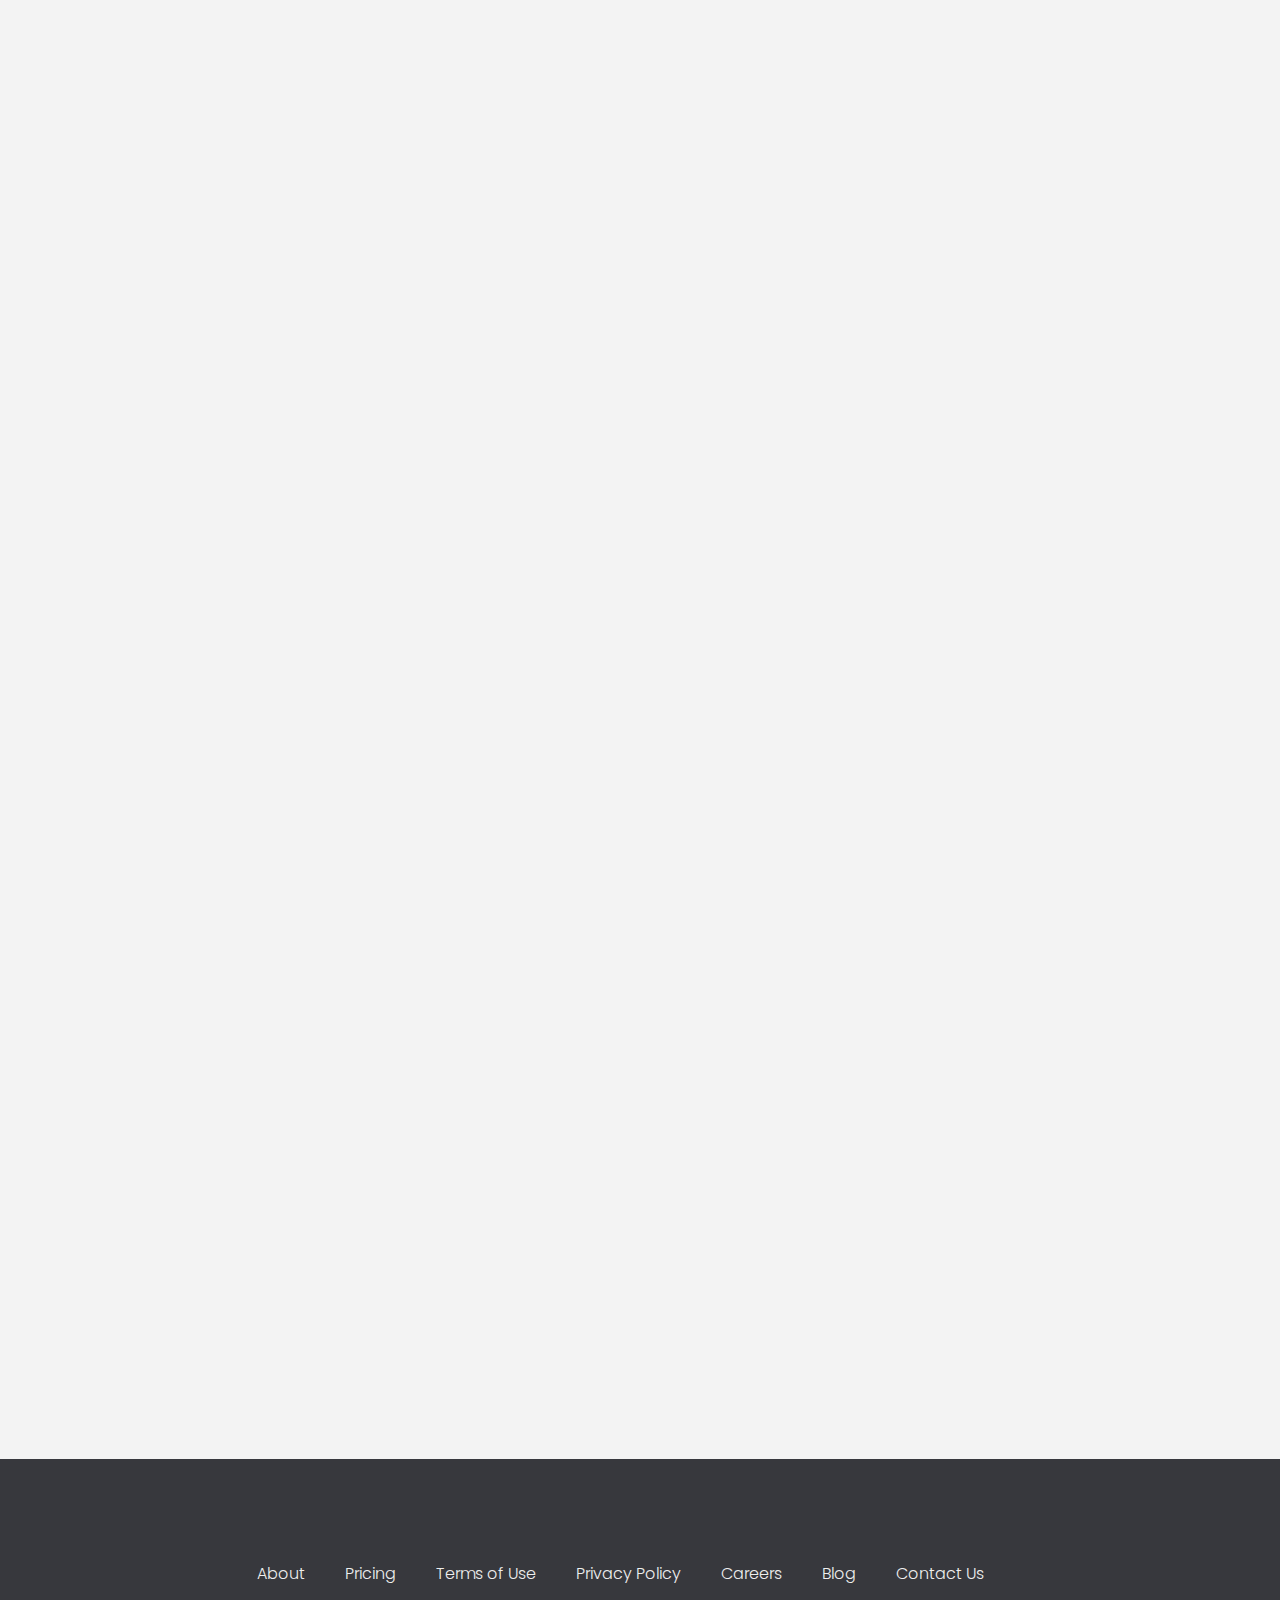
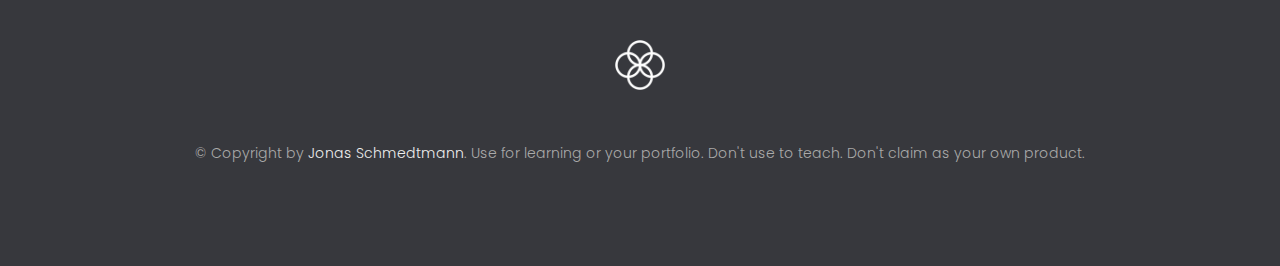
==== commit 4180f2e0: "images lazy loading" ====
--- a/src/bankistWeb/index.html
+++ b/src/bankistWeb/index.html
@@ -73,7 +73,7 @@
       <div class="features">
         <img
           src="./public/img/digital-lazy.jpg"
-          data-src="./public/img/digital-lazy.jpg"
+          data-src="./public/img/digital.jpg"
           alt="Computer"
           class="features__img lazy-img"
         />
@@ -106,14 +106,14 @@
         </div>
         <img
           src="./public/img/grow-lazy.jpg"
-          data-src="./public/img/grow-lazy.jpg"
+          data-src="./public/img/grow.jpg"
           alt="Plant"
           class="features__img lazy-img"
         />
 
         <img
           src="./public/img/card-lazy.jpg"
-          data-src="./public/img/card-lazy.jpg"
+          data-src="./public/img/card.jpg"
           alt="Credit card"
           class="features__img lazy-img"
         />
